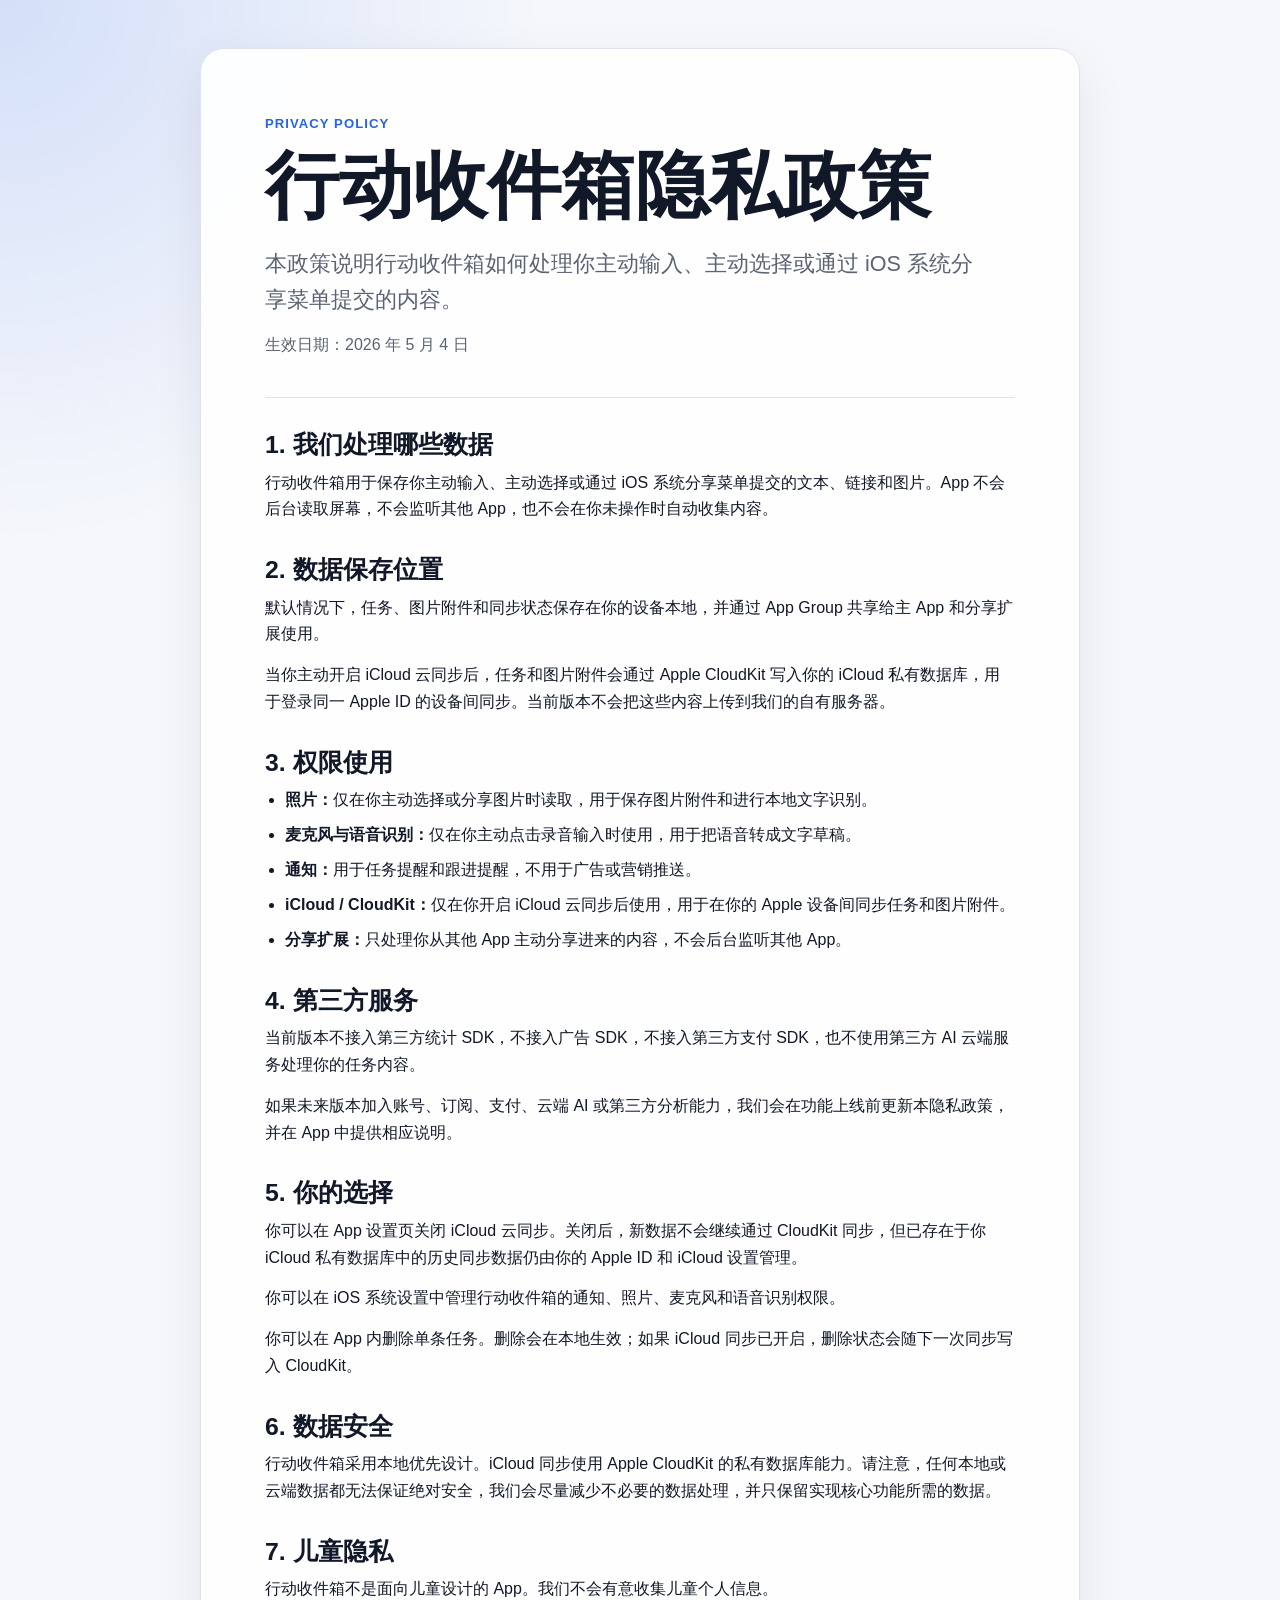
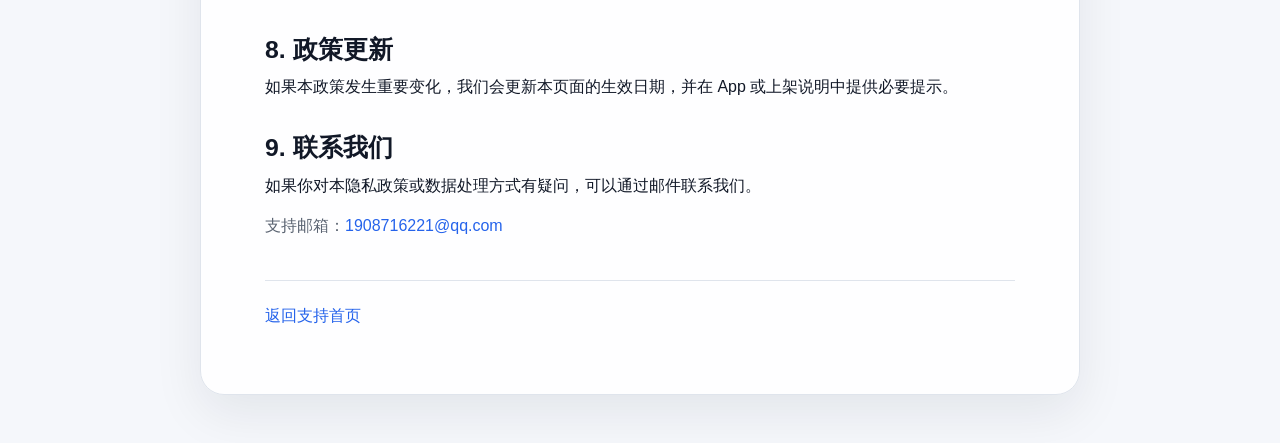
==== actioninbox/privacy.html @ e794af0d "Add ActionInbox privacy policy" ====
<!doctype html>
<html lang="zh-Hans">
<head>
  <meta charset="utf-8">
  <meta name="viewport" content="width=device-width, initial-scale=1">
  <meta name="robots" content="index,follow">
  <title>隐私政策 - 行动收件箱 ActionInbox</title>
  <meta name="description" content="行动收件箱 ActionInbox 的隐私政策，说明本地存储、iCloud 同步、权限使用和用户选择。">
  <link rel="stylesheet" href="styles.css">
</head>
<body>
  <main class="page-shell">
    <article class="document">
      <header class="doc-header">
        <p class="eyebrow">Privacy Policy</p>
        <h1>行动收件箱隐私政策</h1>
        <p class="lead">本政策说明行动收件箱如何处理你主动输入、主动选择或通过 iOS 系统分享菜单提交的内容。</p>
        <p class="meta">生效日期：2026 年 5 月 4 日</p>
      </header>

      <section>
        <h2>1. 我们处理哪些数据</h2>
        <p>行动收件箱用于保存你主动输入、主动选择或通过 iOS 系统分享菜单提交的文本、链接和图片。App 不会后台读取屏幕，不会监听其他 App，也不会在你未操作时自动收集内容。</p>
      </section>

      <section>
        <h2>2. 数据保存位置</h2>
        <p>默认情况下，任务、图片附件和同步状态保存在你的设备本地，并通过 App Group 共享给主 App 和分享扩展使用。</p>
        <p>当你主动开启 iCloud 云同步后，任务和图片附件会通过 Apple CloudKit 写入你的 iCloud 私有数据库，用于登录同一 Apple ID 的设备间同步。当前版本不会把这些内容上传到我们的自有服务器。</p>
      </section>

      <section>
        <h2>3. 权限使用</h2>
        <ul>
          <li><strong>照片：</strong>仅在你主动选择或分享图片时读取，用于保存图片附件和进行本地文字识别。</li>
          <li><strong>麦克风与语音识别：</strong>仅在你主动点击录音输入时使用，用于把语音转成文字草稿。</li>
          <li><strong>通知：</strong>用于任务提醒和跟进提醒，不用于广告或营销推送。</li>
          <li><strong>iCloud / CloudKit：</strong>仅在你开启 iCloud 云同步后使用，用于在你的 Apple 设备间同步任务和图片附件。</li>
          <li><strong>分享扩展：</strong>只处理你从其他 App 主动分享进来的内容，不会后台监听其他 App。</li>
        </ul>
      </section>

      <section>
        <h2>4. 第三方服务</h2>
        <p>当前版本不接入第三方统计 SDK，不接入广告 SDK，不接入第三方支付 SDK，也不使用第三方 AI 云端服务处理你的任务内容。</p>
        <p>如果未来版本加入账号、订阅、支付、云端 AI 或第三方分析能力，我们会在功能上线前更新本隐私政策，并在 App 中提供相应说明。</p>
      </section>

      <section>
        <h2>5. 你的选择</h2>
        <p>你可以在 App 设置页关闭 iCloud 云同步。关闭后，新数据不会继续通过 CloudKit 同步，但已存在于你 iCloud 私有数据库中的历史同步数据仍由你的 Apple ID 和 iCloud 设置管理。</p>
        <p>你可以在 iOS 系统设置中管理行动收件箱的通知、照片、麦克风和语音识别权限。</p>
        <p>你可以在 App 内删除单条任务。删除会在本地生效；如果 iCloud 同步已开启，删除状态会随下一次同步写入 CloudKit。</p>
      </section>

      <section>
        <h2>6. 数据安全</h2>
        <p>行动收件箱采用本地优先设计。iCloud 同步使用 Apple CloudKit 的私有数据库能力。请注意，任何本地或云端数据都无法保证绝对安全，我们会尽量减少不必要的数据处理，并只保留实现核心功能所需的数据。</p>
      </section>

      <section>
        <h2>7. 儿童隐私</h2>
        <p>行动收件箱不是面向儿童设计的 App。我们不会有意收集儿童个人信息。</p>
      </section>

      <section>
        <h2>8. 政策更新</h2>
        <p>如果本政策发生重要变化，我们会更新本页面的生效日期，并在 App 或上架说明中提供必要提示。</p>
      </section>

      <section>
        <h2>9. 联系我们</h2>
        <p>如果你对本隐私政策或数据处理方式有疑问，可以通过邮件联系我们。</p>
        <p class="contact">支持邮箱：<a href="mailto:1908716221@qq.com">1908716221@qq.com</a></p>
      </section>

      <footer class="doc-footer">
        <a href="index.html">返回支持首页</a>
      </footer>
    </article>
  </main>
</body>
</html>
---- actioninbox/styles.css ----
:root {
  color-scheme: light dark;
  --bg: #f5f7fb;
  --surface: #ffffff;
  --text: #111827;
  --muted: #5b6472;
  --line: #dfe4ec;
  --accent: #2563eb;
  --accent-strong: #1d4ed8;
  --shadow: 0 18px 50px rgba(15, 23, 42, 0.08);
}

@media (prefers-color-scheme: dark) {
  :root {
    --bg: #0b0f17;
    --surface: #151b26;
    --text: #f8fafc;
    --muted: #aab3c2;
    --line: #283244;
    --accent: #60a5fa;
    --accent-strong: #93c5fd;
    --shadow: 0 18px 50px rgba(0, 0, 0, 0.28);
  }
}

* {
  box-sizing: border-box;
}

body {
  margin: 0;
  min-height: 100vh;
  background: radial-gradient(circle at top left, rgba(37, 99, 235, 0.16), transparent 34rem), var(--bg);
  color: var(--text);
  font-family: -apple-system, BlinkMacSystemFont, "SF Pro Display", "SF Pro Text", "PingFang SC", "Hiragino Sans GB", "Microsoft YaHei", sans-serif;
  line-height: 1.68;
}

a {
  color: var(--accent);
  text-decoration: none;
}

a:hover {
  color: var(--accent-strong);
  text-decoration: underline;
}

.page-shell {
  width: min(920px, 100%);
  margin: 0 auto;
  padding: 48px 20px;
}

.hero,
.document,
.panel {
  background: color-mix(in srgb, var(--surface) 94%, transparent);
  border: 1px solid var(--line);
  border-radius: 24px;
  box-shadow: var(--shadow);
}

.hero {
  padding: clamp(32px, 7vw, 72px);
}

.panel {
  margin-top: 20px;
  padding: 28px;
}

.document {
  padding: clamp(28px, 6vw, 64px);
}

.doc-header {
  padding-bottom: 24px;
  border-bottom: 1px solid var(--line);
  margin-bottom: 30px;
}

.eyebrow {
  margin: 0 0 8px;
  color: var(--accent);
  font-size: 0.82rem;
  font-weight: 700;
  letter-spacing: 0.08em;
  text-transform: uppercase;
}

h1,
h2 {
  line-height: 1.18;
  letter-spacing: 0;
}

h1 {
  margin: 0;
  font-size: clamp(2.4rem, 8vw, 4.6rem);
}

h2 {
  margin: 32px 0 10px;
  font-size: clamp(1.22rem, 3vw, 1.55rem);
}

p {
  margin: 0 0 14px;
}

ul {
  margin: 0;
  padding-left: 1.25rem;
}

li + li {
  margin-top: 8px;
}

.lead {
  max-width: 720px;
  margin-top: 16px;
  color: var(--muted);
  font-size: clamp(1.08rem, 3vw, 1.35rem);
}

.meta,
.contact {
  color: var(--muted);
}

.actions {
  display: flex;
  flex-wrap: wrap;
  gap: 12px;
  margin-top: 30px;
}

.button {
  display: inline-flex;
  align-items: center;
  justify-content: center;
  min-height: 44px;
  padding: 0 18px;
  border: 1px solid var(--line);
  border-radius: 12px;
  color: var(--text);
  font-weight: 700;
  background: var(--surface);
}

.button.primary {
  border-color: var(--accent);
  color: #fff;
  background: var(--accent);
}

.button:hover {
  text-decoration: none;
}

.doc-footer {
  margin-top: 40px;
  padding-top: 22px;
  border-top: 1px solid var(--line);
}

@media (max-width: 600px) {
  .page-shell {
    padding: 24px 14px;
  }

  .hero,
  .document,
  .panel {
    border-radius: 18px;
  }

  .button {
    width: 100%;
  }
}
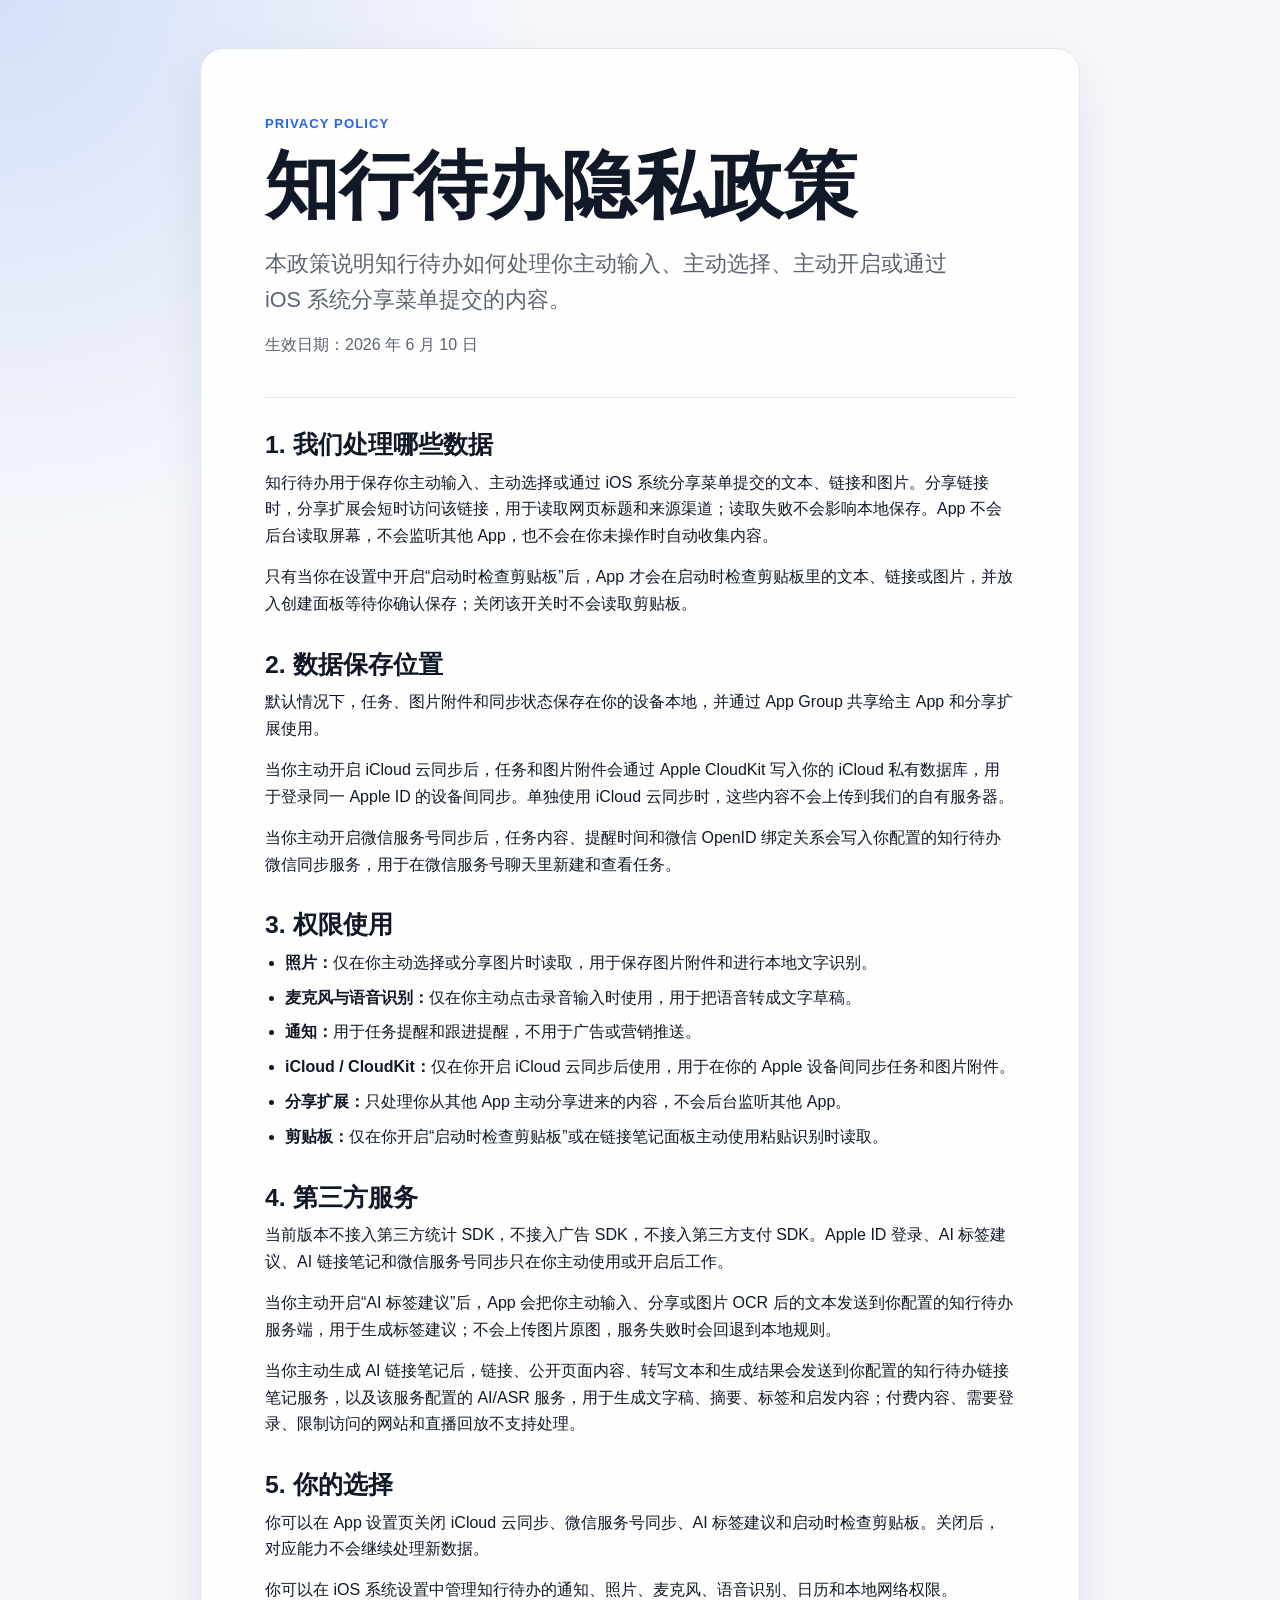
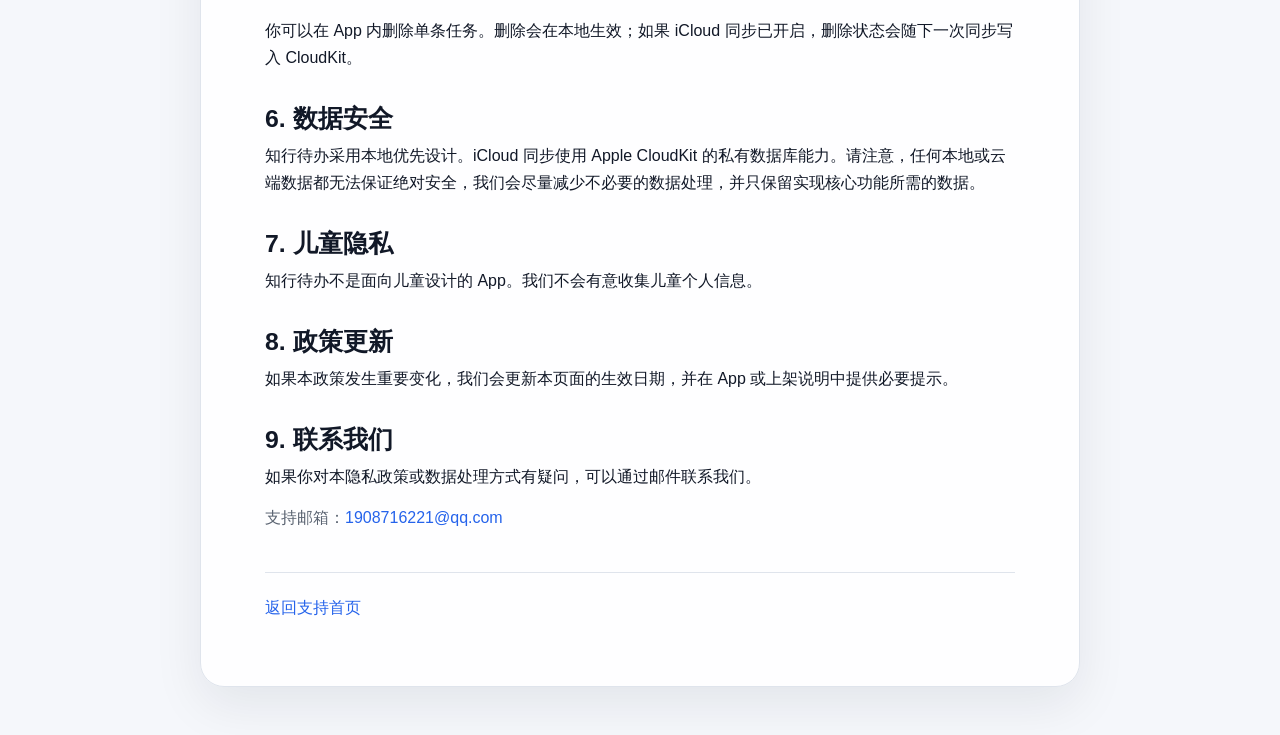
==== commit bc1c940b: "Update ActionInbox privacy policy" ====
--- a/actioninbox/privacy.html
+++ b/actioninbox/privacy.html
@@ -4,8 +4,8 @@
   <meta charset="utf-8">
   <meta name="viewport" content="width=device-width, initial-scale=1">
   <meta name="robots" content="index,follow">
-  <title>隐私政策 - 行动收件箱 ActionInbox</title>
-  <meta name="description" content="行动收件箱 ActionInbox 的隐私政策，说明本地存储、iCloud 同步、权限使用和用户选择。">
+  <title>隐私政策 - 知行待办 ActionInbox</title>
+  <meta name="description" content="知行待办 ActionInbox 的隐私政策，说明本地存储、iCloud 同步、微信同步、AI 标签建议、AI 链接笔记、权限使用和用户选择。">
   <link rel="stylesheet" href="styles.css">
 </head>
 <body>
@@ -13,20 +13,22 @@
     <article class="document">
       <header class="doc-header">
         <p class="eyebrow">Privacy Policy</p>
-        <h1>行动收件箱隐私政策</h1>
-        <p class="lead">本政策说明行动收件箱如何处理你主动输入、主动选择或通过 iOS 系统分享菜单提交的内容。</p>
-        <p class="meta">生效日期：2026 年 5 月 4 日</p>
+        <h1>知行待办隐私政策</h1>
+        <p class="lead">本政策说明知行待办如何处理你主动输入、主动选择、主动开启或通过 iOS 系统分享菜单提交的内容。</p>
+        <p class="meta">生效日期：2026 年 6 月 10 日</p>
       </header>
 
       <section>
         <h2>1. 我们处理哪些数据</h2>
-        <p>行动收件箱用于保存你主动输入、主动选择或通过 iOS 系统分享菜单提交的文本、链接和图片。App 不会后台读取屏幕，不会监听其他 App，也不会在你未操作时自动收集内容。</p>
+        <p>知行待办用于保存你主动输入、主动选择或通过 iOS 系统分享菜单提交的文本、链接和图片。分享链接时，分享扩展会短时访问该链接，用于读取网页标题和来源渠道；读取失败不会影响本地保存。App 不会后台读取屏幕，不会监听其他 App，也不会在你未操作时自动收集内容。</p>
+        <p>只有当你在设置中开启“启动时检查剪贴板”后，App 才会在启动时检查剪贴板里的文本、链接或图片，并放入创建面板等待你确认保存；关闭该开关时不会读取剪贴板。</p>
       </section>
 
       <section>
         <h2>2. 数据保存位置</h2>
         <p>默认情况下，任务、图片附件和同步状态保存在你的设备本地，并通过 App Group 共享给主 App 和分享扩展使用。</p>
-        <p>当你主动开启 iCloud 云同步后，任务和图片附件会通过 Apple CloudKit 写入你的 iCloud 私有数据库，用于登录同一 Apple ID 的设备间同步。当前版本不会把这些内容上传到我们的自有服务器。</p>
+        <p>当你主动开启 iCloud 云同步后，任务和图片附件会通过 Apple CloudKit 写入你的 iCloud 私有数据库，用于登录同一 Apple ID 的设备间同步。单独使用 iCloud 云同步时，这些内容不会上传到我们的自有服务器。</p>
+        <p>当你主动开启微信服务号同步后，任务内容、提醒时间和微信 OpenID 绑定关系会写入你配置的知行待办微信同步服务，用于在微信服务号聊天里新建和查看任务。</p>
       </section>
 
       <section>
@@ -37,30 +39,32 @@
           <li><strong>通知：</strong>用于任务提醒和跟进提醒，不用于广告或营销推送。</li>
           <li><strong>iCloud / CloudKit：</strong>仅在你开启 iCloud 云同步后使用，用于在你的 Apple 设备间同步任务和图片附件。</li>
           <li><strong>分享扩展：</strong>只处理你从其他 App 主动分享进来的内容，不会后台监听其他 App。</li>
+          <li><strong>剪贴板：</strong>仅在你开启“启动时检查剪贴板”或在链接笔记面板主动使用粘贴识别时读取。</li>
         </ul>
       </section>
 
       <section>
         <h2>4. 第三方服务</h2>
-        <p>当前版本不接入第三方统计 SDK，不接入广告 SDK，不接入第三方支付 SDK，也不使用第三方 AI 云端服务处理你的任务内容。</p>
-        <p>如果未来版本加入账号、订阅、支付、云端 AI 或第三方分析能力，我们会在功能上线前更新本隐私政策，并在 App 中提供相应说明。</p>
+        <p>当前版本不接入第三方统计 SDK，不接入广告 SDK，不接入第三方支付 SDK。Apple ID 登录、AI 标签建议、AI 链接笔记和微信服务号同步只在你主动使用或开启后工作。</p>
+        <p>当你主动开启“AI 标签建议”后，App 会把你主动输入、分享或图片 OCR 后的文本发送到你配置的知行待办服务端，用于生成标签建议；不会上传图片原图，服务失败时会回退到本地规则。</p>
+        <p>当你主动生成 AI 链接笔记后，链接、公开页面内容、转写文本和生成结果会发送到你配置的知行待办链接笔记服务，以及该服务配置的 AI/ASR 服务，用于生成文字稿、摘要、标签和启发内容；付费内容、需要登录、限制访问的网站和直播回放不支持处理。</p>
       </section>
 
       <section>
         <h2>5. 你的选择</h2>
-        <p>你可以在 App 设置页关闭 iCloud 云同步。关闭后，新数据不会继续通过 CloudKit 同步，但已存在于你 iCloud 私有数据库中的历史同步数据仍由你的 Apple ID 和 iCloud 设置管理。</p>
-        <p>你可以在 iOS 系统设置中管理行动收件箱的通知、照片、麦克风和语音识别权限。</p>
+        <p>你可以在 App 设置页关闭 iCloud 云同步、微信服务号同步、AI 标签建议和启动时检查剪贴板。关闭后，对应能力不会继续处理新数据。</p>
+        <p>你可以在 iOS 系统设置中管理知行待办的通知、照片、麦克风、语音识别、日历和本地网络权限。</p>
         <p>你可以在 App 内删除单条任务。删除会在本地生效；如果 iCloud 同步已开启，删除状态会随下一次同步写入 CloudKit。</p>
       </section>
 
       <section>
         <h2>6. 数据安全</h2>
-        <p>行动收件箱采用本地优先设计。iCloud 同步使用 Apple CloudKit 的私有数据库能力。请注意，任何本地或云端数据都无法保证绝对安全，我们会尽量减少不必要的数据处理，并只保留实现核心功能所需的数据。</p>
+        <p>知行待办采用本地优先设计。iCloud 同步使用 Apple CloudKit 的私有数据库能力。请注意，任何本地或云端数据都无法保证绝对安全，我们会尽量减少不必要的数据处理，并只保留实现核心功能所需的数据。</p>
       </section>
 
       <section>
         <h2>7. 儿童隐私</h2>
-        <p>行动收件箱不是面向儿童设计的 App。我们不会有意收集儿童个人信息。</p>
+        <p>知行待办不是面向儿童设计的 App。我们不会有意收集儿童个人信息。</p>
       </section>
 
       <section>
